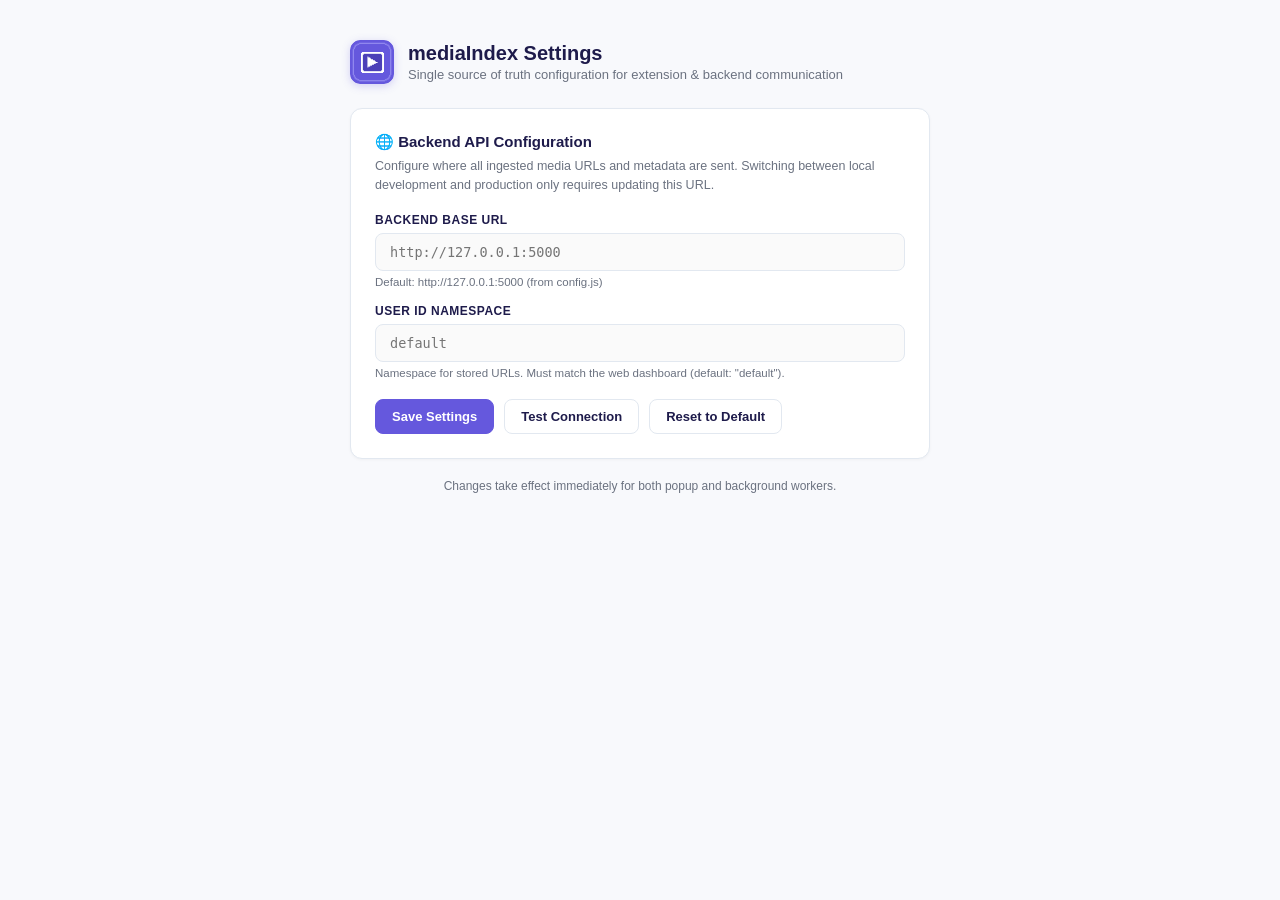
==== extension/options.html @ 7a1f1f99 "feat(extension): add mediaIndex Companion MV3 extension and resolve namespace sync => Backend & Web " ====
<!DOCTYPE html>
<html lang="en">
<head>
  <meta charset="UTF-8">
  <meta name="viewport" content="width=device-width, initial-scale=1.0">
  <title>mediaIndex — Extension Settings</title>
  <style>
    :root {
      --primary: #6558dd;
      --primary-hover: #5446cb;
      --primary-soft: #f0efff;
      --bg: #f8f9fc;
      --card-bg: #ffffff;
      --text: #1e1b4b;
      --text-muted: #6b7280;
      --border: #e2e8f0;
      --green: #10b981;
      --red: #ef4444;
      --sans: -apple-system, BlinkMacSystemFont, "Segoe UI", Roboto, Helvetica, Arial, sans-serif;
      --mono: ui-monospace, SFMono-Regular, Menlo, Monaco, Consolas, monospace;
    }

    * {
      box-sizing: border-box;
      margin: 0;
      padding: 0;
    }

    body {
      font-family: var(--sans);
      background: var(--bg);
      color: var(--text);
      display: flex;
      justify-content: center;
      padding: 40px 20px;
      min-height: 100vh;
    }

    .container {
      width: 100%;
      max-width: 580px;
    }

    .header {
      display: flex;
      align-items: center;
      gap: 14px;
      margin-bottom: 24px;
    }

    .header img {
      width: 44px;
      height: 44px;
      border-radius: 10px;
      box-shadow: 0 2px 8px rgba(101, 88, 221, 0.25);
    }

    .header-text h1 {
      font-size: 20px;
      font-weight: 700;
      color: var(--text);
    }

    .header-text p {
      font-size: 13px;
      color: var(--text-muted);
      margin-top: 2px;
    }

    .card {
      background: var(--card-bg);
      border: 1px solid var(--border);
      border-radius: 12px;
      padding: 24px;
      box-shadow: 0 1px 3px rgba(0, 0, 0, 0.04);
      margin-bottom: 20px;
    }

    .card-title {
      font-size: 15px;
      font-weight: 700;
      margin-bottom: 6px;
      display: flex;
      align-items: center;
      gap: 8px;
    }

    .card-desc {
      font-size: 12.5px;
      color: var(--text-muted);
      margin-bottom: 18px;
      line-height: 1.5;
    }

    .form-group {
      margin-bottom: 16px;
    }

    label {
      display: block;
      font-size: 12px;
      font-weight: 600;
      color: var(--text);
      margin-bottom: 6px;
      text-transform: uppercase;
      letter-spacing: 0.5px;
    }

    input[type="text"], input[type="url"] {
      width: 100%;
      padding: 10px 14px;
      font-size: 13.5px;
      font-family: var(--mono);
      border: 1px solid var(--border);
      border-radius: 8px;
      outline: none;
      transition: all 0.15s ease;
      color: var(--text);
      background: #fafafa;
    }

    input[type="text"]:focus, input[type="url"]:focus {
      border-color: var(--primary);
      background: #ffffff;
      box-shadow: 0 0 0 3px rgba(101, 88, 221, 0.15);
    }

    .help-text {
      font-size: 11.5px;
      color: var(--text-muted);
      margin-top: 5px;
    }

    .actions {
      display: flex;
      align-items: center;
      gap: 10px;
      margin-top: 20px;
    }

    button {
      padding: 9px 16px;
      font-size: 13px;
      font-weight: 600;
      border-radius: 8px;
      cursor: pointer;
      transition: all 0.15s ease;
      display: inline-flex;
      align-items: center;
      gap: 6px;
    }

    .btn-primary {
      background: var(--primary);
      color: #ffffff;
      border: 1px solid var(--primary);
    }

    .btn-primary:hover {
      background: var(--primary-hover);
    }

    .btn-secondary {
      background: #ffffff;
      color: var(--text);
      border: 1px solid var(--border);
    }

    .btn-secondary:hover {
      background: var(--bg);
      border-color: #cbd5e1;
    }

    .status-box {
      margin-top: 16px;
      padding: 10px 14px;
      border-radius: 8px;
      font-size: 12.5px;
      display: none;
      align-items: center;
      gap: 8px;
    }

    .status-box.success {
      display: flex;
      background: #ecfdf5;
      color: #065f46;
      border: 1px solid #a7f3d0;
    }

    .status-box.error {
      display: flex;
      background: #fef2f2;
      color: #991b1b;
      border: 1px solid #fecaca;
    }

    .status-box.info {
      display: flex;
      background: #eff6ff;
      color: #1e40af;
      border: 1px solid #bfdbfe;
    }

    .footer-note {
      text-align: center;
      font-size: 12px;
      color: var(--text-muted);
      margin-top: 10px;
    }
  </style>
</head>
<body>
  <div class="container">
    <div class="header">
      <img src="icons/icon-48.png" alt="mediaIndex">
      <div class="header-text">
        <h1>mediaIndex Settings</h1>
        <p>Single source of truth configuration for extension & backend communication</p>
      </div>
    </div>

    <div class="card">
      <div class="card-title">🌐 Backend API Configuration</div>
      <p class="card-desc">
        Configure where all ingested media URLs and metadata are sent. Switching between local development and production only requires updating this URL.
      </p>

      <div class="form-group">
        <label for="api-url">Backend Base URL</label>
        <input type="url" id="api-url" placeholder="http://127.0.0.1:5000" spellcheck="false" required>
        <p class="help-text" id="default-hint">Default: http://127.0.0.1:5000 (from config.js)</p>
      </div>

      <div class="form-group">
        <label for="user-id">User ID Namespace</label>
        <input type="text" id="user-id" placeholder="default" spellcheck="false">
        <p class="help-text">Namespace for stored URLs. Must match the web dashboard (default: "default").</p>
      </div>

      <div class="status-box" id="status-message"></div>

      <div class="actions">
        <button type="button" class="btn-primary" id="save-btn">Save Settings</button>
        <button type="button" class="btn-secondary" id="test-btn">Test Connection</button>
        <button type="button" class="btn-secondary" id="reset-btn">Reset to Default</button>
      </div>
    </div>

    <p class="footer-note">Changes take effect immediately for both popup and background workers.</p>
  </div>

  <script src="config.js"></script>
  <script src="options.js"></script>
</body>
</html>
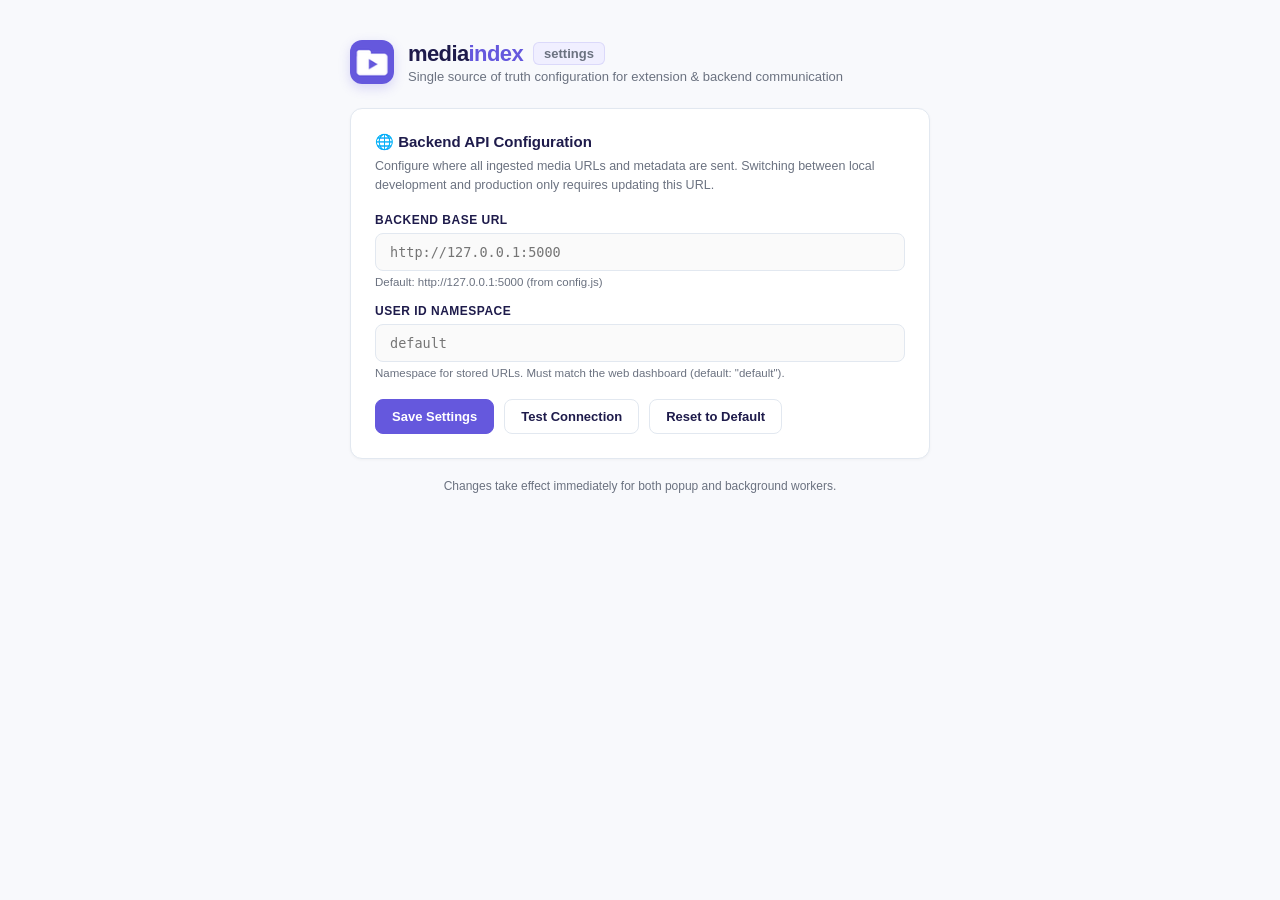
==== commit e8bda73d: "feat(ui): overhaul grid folder grouping, topbar stabilization, and unify media index branding - Topb" ====
--- a/extension/options.html
+++ b/extension/options.html
@@ -3,7 +3,7 @@
 <head>
   <meta charset="UTF-8">
   <meta name="viewport" content="width=device-width, initial-scale=1.0">
-  <title>mediaIndex — Extension Settings</title>
+  <title>media index — Settings</title>
   <style>
     :root {
       --primary: #6558dd;
@@ -48,17 +48,45 @@
       margin-bottom: 24px;
     }
 
-    .header img {
+    .header .brand-mark {
       width: 44px;
       height: 44px;
-      border-radius: 10px;
-      box-shadow: 0 2px 8px rgba(101, 88, 221, 0.25);
-    }
-
-    .header-text h1 {
-      font-size: 20px;
-      font-weight: 700;
-      color: var(--text);
+      border-radius: 12px;
+      box-shadow: 0 4px 12px rgba(101, 88, 221, 0.22);
+      display: block;
+      object-fit: contain;
+    }
+
+    .header-text h1.brand-title {
+      font-size: 22px;
+      font-weight: 800;
+      letter-spacing: -0.6px;
+      color: var(--text);
+      display: flex;
+      align-items: center;
+      gap: 10px;
+    }
+
+    .header-text h1.brand-title strong {
+      font-weight: 800;
+      letter-spacing: -0.6px;
+      color: var(--text);
+    }
+
+    .header-text h1.brand-title strong span {
+      color: var(--primary);
+    }
+
+    .header-text h1 .brand-subtitle-tag {
+      font-size: 13px;
+      font-weight: 600;
+      letter-spacing: 0;
+      color: var(--text-muted);
+      background: var(--primary-soft);
+      padding: 3px 10px;
+      border-radius: 6px;
+      border: 1px solid rgba(101, 88, 221, 0.15);
+      text-transform: lowercase;
     }
 
     .header-text p {
@@ -213,9 +241,9 @@
 <body>
   <div class="container">
     <div class="header">
-      <img src="icons/icon-48.png" alt="mediaIndex">
+      <img src="icons/icon-48.png" alt="media index" class="brand-mark">
       <div class="header-text">
-        <h1>mediaIndex Settings</h1>
+        <h1 class="brand-title"><strong>media<span>index</span></strong> <span class="brand-subtitle-tag">settings</span></h1>
         <p>Single source of truth configuration for extension & backend communication</p>
       </div>
     </div>
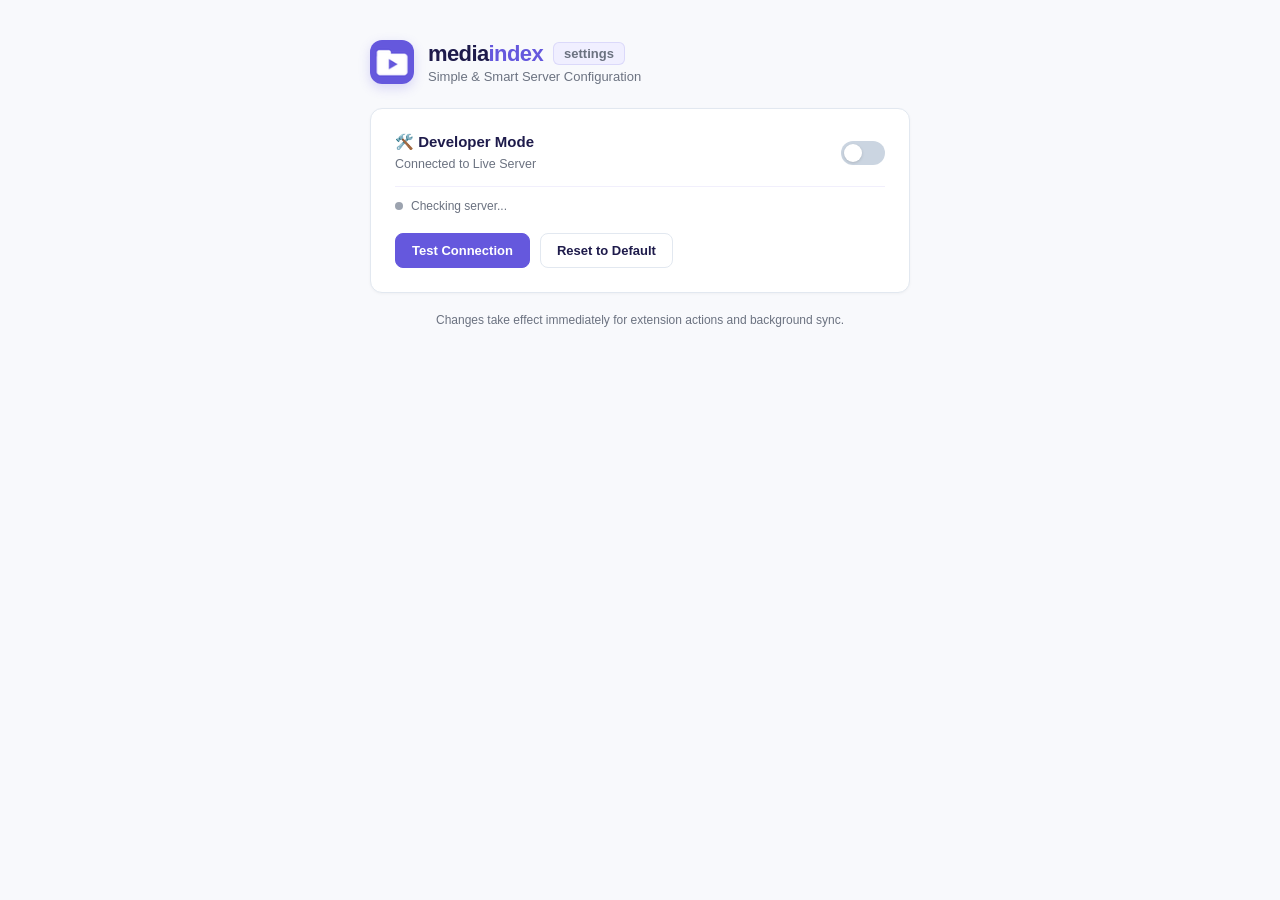
==== commit 3bbdae7c: "feat: overhaul extension connection architecture and enhance sibling discovery UX - Implement smart " ====
--- a/extension/options.html
+++ b/extension/options.html
@@ -3,7 +3,7 @@
 <head>
   <meta charset="UTF-8">
   <meta name="viewport" content="width=device-width, initial-scale=1.0">
-  <title>media index — Settings</title>
+  <title>media index — Settings & Connection</title>
   <style>
     :root {
       --primary: #6558dd;
@@ -13,9 +13,17 @@
       --card-bg: #ffffff;
       --text: #1e1b4b;
       --text-muted: #6b7280;
+      --text-sub: #4b5563;
       --border: #e2e8f0;
       --green: #10b981;
+      --green-soft: #ecfdf5;
+      --green-border: #a7f3d0;
       --red: #ef4444;
+      --red-soft: #fef2f2;
+      --red-border: #fecaca;
+      --amber: #f59e0b;
+      --amber-soft: #fffbeb;
+      --amber-border: #fde68a;
       --sans: -apple-system, BlinkMacSystemFont, "Segoe UI", Roboto, Helvetica, Arial, sans-serif;
       --mono: ui-monospace, SFMono-Regular, Menlo, Monaco, Consolas, monospace;
     }
@@ -38,7 +46,7 @@
 
     .container {
       width: 100%;
-      max-width: 580px;
+      max-width: 540px;
     }
 
     .header {
@@ -107,7 +115,7 @@
     .card-title {
       font-size: 15px;
       font-weight: 700;
-      margin-bottom: 6px;
+      margin-bottom: 4px;
       display: flex;
       align-items: center;
       gap: 8px;
@@ -116,25 +124,91 @@
     .card-desc {
       font-size: 12.5px;
       color: var(--text-muted);
-      margin-bottom: 18px;
+      margin-bottom: 16px;
       line-height: 1.5;
     }
 
-    .form-group {
-      margin-bottom: 16px;
-    }
-
-    label {
+    /* Dev Mode Card & Modern Toggle */
+    .dev-mode-head {
+      display: flex;
+      align-items: center;
+      justify-content: space-between;
+      gap: 10px;
+    }
+
+    .switch-toggle {
+      position: relative;
+      display: inline-block;
+      width: 44px;
+      height: 24px;
+      flex-shrink: 0;
+      cursor: pointer;
+    }
+
+    .switch-toggle input {
+      opacity: 0;
+      width: 0;
+      height: 0;
+    }
+
+    .toggle-track {
+      position: absolute;
+      top: 0;
+      left: 0;
+      right: 0;
+      bottom: 0;
+      background-color: #cbd5e1;
+      transition: all 0.22s cubic-bezier(0.4, 0, 0.2, 1);
+      border-radius: 24px;
+    }
+
+    .toggle-track:before {
+      position: absolute;
+      content: "";
+      height: 18px;
+      width: 18px;
+      left: 3px;
+      bottom: 3px;
+      background-color: white;
+      transition: all 0.22s cubic-bezier(0.4, 0, 0.2, 1);
+      border-radius: 50%;
+      box-shadow: 0 1px 3px rgba(0, 0, 0, 0.15);
+    }
+
+    .switch-toggle input:checked + .toggle-track {
+      background-color: var(--primary);
+    }
+
+    .switch-toggle input:checked + .toggle-track:before {
+      transform: translateX(20px);
+    }
+
+    .dev-container {
+      margin-top: 14px;
+      padding-top: 14px;
+      border-top: 1px solid var(--border);
+      display: flex;
+      flex-direction: column;
+      gap: 10px;
+      animation: fadeIn 0.2s ease;
+    }
+
+    @keyframes fadeIn {
+      from { opacity: 0; transform: translateY(-4px); }
+      to { opacity: 1; transform: translateY(0); }
+    }
+
+    .form-group label {
       display: block;
       font-size: 12px;
       font-weight: 600;
       color: var(--text);
-      margin-bottom: 6px;
       text-transform: uppercase;
       letter-spacing: 0.5px;
-    }
-
-    input[type="text"], input[type="url"] {
+      margin-bottom: 6px;
+    }
+
+    input[type="url"], input[type="text"] {
       width: 100%;
       padding: 10px 14px;
       font-size: 13.5px;
@@ -147,18 +221,105 @@
       background: #fafafa;
     }
 
-    input[type="text"]:focus, input[type="url"]:focus {
+    input[type="url"]:focus, input[type="text"]:focus {
       border-color: var(--primary);
       background: #ffffff;
       box-shadow: 0 0 0 3px rgba(101, 88, 221, 0.15);
     }
 
-    .help-text {
+    .presets-row {
+      display: flex;
+      align-items: center;
+      gap: 6px;
+    }
+
+    .presets-label {
+      font-size: 12px;
+      color: var(--text-muted);
+    }
+
+    .preset-pill {
+      background: #ffffff;
+      border: 1px solid var(--border);
+      border-radius: 6px;
+      padding: 4px 10px;
       font-size: 11.5px;
-      color: var(--text-muted);
-      margin-top: 5px;
-    }
-
+      font-family: var(--mono);
+      color: var(--text-sub);
+      cursor: pointer;
+      transition: all 0.12s ease;
+    }
+
+    .preset-pill:hover {
+      background: var(--primary-soft);
+      border-color: #d1ccf8;
+      color: var(--primary);
+    }
+
+    /* Ping Status Line */
+    .ping-line {
+      display: flex;
+      align-items: center;
+      gap: 8px;
+      font-size: 12px;
+      color: var(--text-muted);
+      margin-top: 12px;
+      padding-top: 12px;
+      border-top: 1px solid #f1effc;
+    }
+
+    .ping-dot {
+      width: 8px;
+      height: 8px;
+      border-radius: 50%;
+      background: #9ca3af;
+      flex-shrink: 0;
+    }
+
+    .ping-dot.online {
+      background: var(--green);
+    }
+
+    .ping-dot.offline {
+      background: var(--red);
+    }
+
+    .ping-dot.waking {
+      background: var(--amber);
+      animation: pulse-amber 1.6s infinite;
+    }
+
+    @keyframes pulse-amber {
+      0% {
+        transform: scale(0.95);
+        box-shadow: 0 0 0 0 rgba(245, 158, 11, 0.7);
+      }
+      70% {
+        transform: scale(1);
+        box-shadow: 0 0 0 8px rgba(245, 158, 11, 0);
+      }
+      100% {
+        transform: scale(0.95);
+        box-shadow: 0 0 0 0 rgba(245, 158, 11, 0);
+      }
+    }
+
+    .ping-msg.online {
+      color: #065f46;
+      font-weight: 600;
+    }
+
+    .ping-msg.offline {
+      color: #991b1b;
+      font-weight: 600;
+    }
+
+    .ping-msg.waking {
+      color: #b45309;
+      font-weight: 600;
+    }
+
+    /* Actions & Status */
     .actions {
       display: flex;
       align-items: center;
@@ -211,16 +372,16 @@
 
     .status-box.success {
       display: flex;
-      background: #ecfdf5;
+      background: var(--green-soft);
       color: #065f46;
-      border: 1px solid #a7f3d0;
+      border: 1px solid var(--green-border);
     }
 
     .status-box.error {
       display: flex;
-      background: #fef2f2;
+      background: var(--red-soft);
       color: #991b1b;
-      border: 1px solid #fecaca;
+      border: 1px solid var(--red-border);
     }
 
     .status-box.info {
@@ -244,42 +405,60 @@
       <img src="icons/icon-48.png" alt="media index" class="brand-mark">
       <div class="header-text">
         <h1 class="brand-title"><strong>media<span>index</span></strong> <span class="brand-subtitle-tag">settings</span></h1>
-        <p>Single source of truth configuration for extension & backend communication</p>
+        <p>Simple & Smart Server Configuration</p>
       </div>
     </div>
 
+    <!-- Developer Mode Card -->
     <div class="card">
-      <div class="card-title">🌐 Backend API Configuration</div>
-      <p class="card-desc">
-        Configure where all ingested media URLs and metadata are sent. Switching between local development and production only requires updating this URL.
-      </p>
-
-      <div class="form-group">
-        <label for="api-url">Backend Base URL</label>
-        <input type="url" id="api-url" placeholder="http://127.0.0.1:5000" spellcheck="false" required>
-        <p class="help-text" id="default-hint">Default: http://127.0.0.1:5000 (from config.js)</p>
+      <div class="dev-mode-head">
+        <div>
+          <div class="card-title">🛠️ Developer Mode</div>
+          <p class="card-desc" id="env-desc" style="margin-bottom: 0;">
+            Connected to Live Server
+          </p>
+        </div>
+        <label class="switch-toggle" title="Toggle Developer Mode">
+          <input type="checkbox" id="dev-toggle">
+          <span class="toggle-track"></span>
+        </label>
       </div>
 
-      <div class="form-group">
-        <label for="user-id">User ID Namespace</label>
-        <input type="text" id="user-id" placeholder="default" spellcheck="false">
-        <p class="help-text">Namespace for stored URLs. Must match the web dashboard (default: "default").</p>
+      <!-- Collapsible Local Dev Settings -->
+      <div class="dev-container" id="dev-container" style="display: none;">
+        <div class="form-group">
+          <label for="dev-api-url">Local Server URL</label>
+          <input type="url" id="dev-api-url" placeholder="http://127.0.0.1:5000" spellcheck="false">
+        </div>
+
+        <div class="presets-row">
+          <span class="presets-label">Quick Presets:</span>
+          <button type="button" class="preset-pill" data-url="http://127.0.0.1:5000">:5000</button>
+          <button type="button" class="preset-pill" data-url="http://127.0.0.1:5001">:5001</button>
+          <button type="button" class="preset-pill" data-url="http://127.0.0.1:8080">:8080</button>
+          <button type="button" class="preset-pill" data-url="http://localhost:5000">localhost</button>
+        </div>
       </div>
 
+      <!-- Live Ping Status Line -->
+      <div class="ping-line" id="ping-line">
+        <span class="ping-dot" id="ping-dot"></span>
+        <span class="ping-msg" id="ping-msg">Checking server...</span>
+      </div>
+
       <div class="status-box" id="status-message"></div>
 
       <div class="actions">
-        <button type="button" class="btn-primary" id="save-btn">Save Settings</button>
-        <button type="button" class="btn-secondary" id="test-btn">Test Connection</button>
+        <button type="button" class="btn-primary" id="test-btn">Test Connection</button>
+        <button type="button" class="btn-secondary" id="save-btn" style="display: none;">Save Local URL</button>
         <button type="button" class="btn-secondary" id="reset-btn">Reset to Default</button>
       </div>
     </div>
 
-    <p class="footer-note">Changes take effect immediately for both popup and background workers.</p>
+    <p class="footer-note">Changes take effect immediately for extension actions and background sync.</p>
   </div>
 
   <script src="config.js"></script>
   <script src="options.js"></script>
 </body>
 </html>
-
